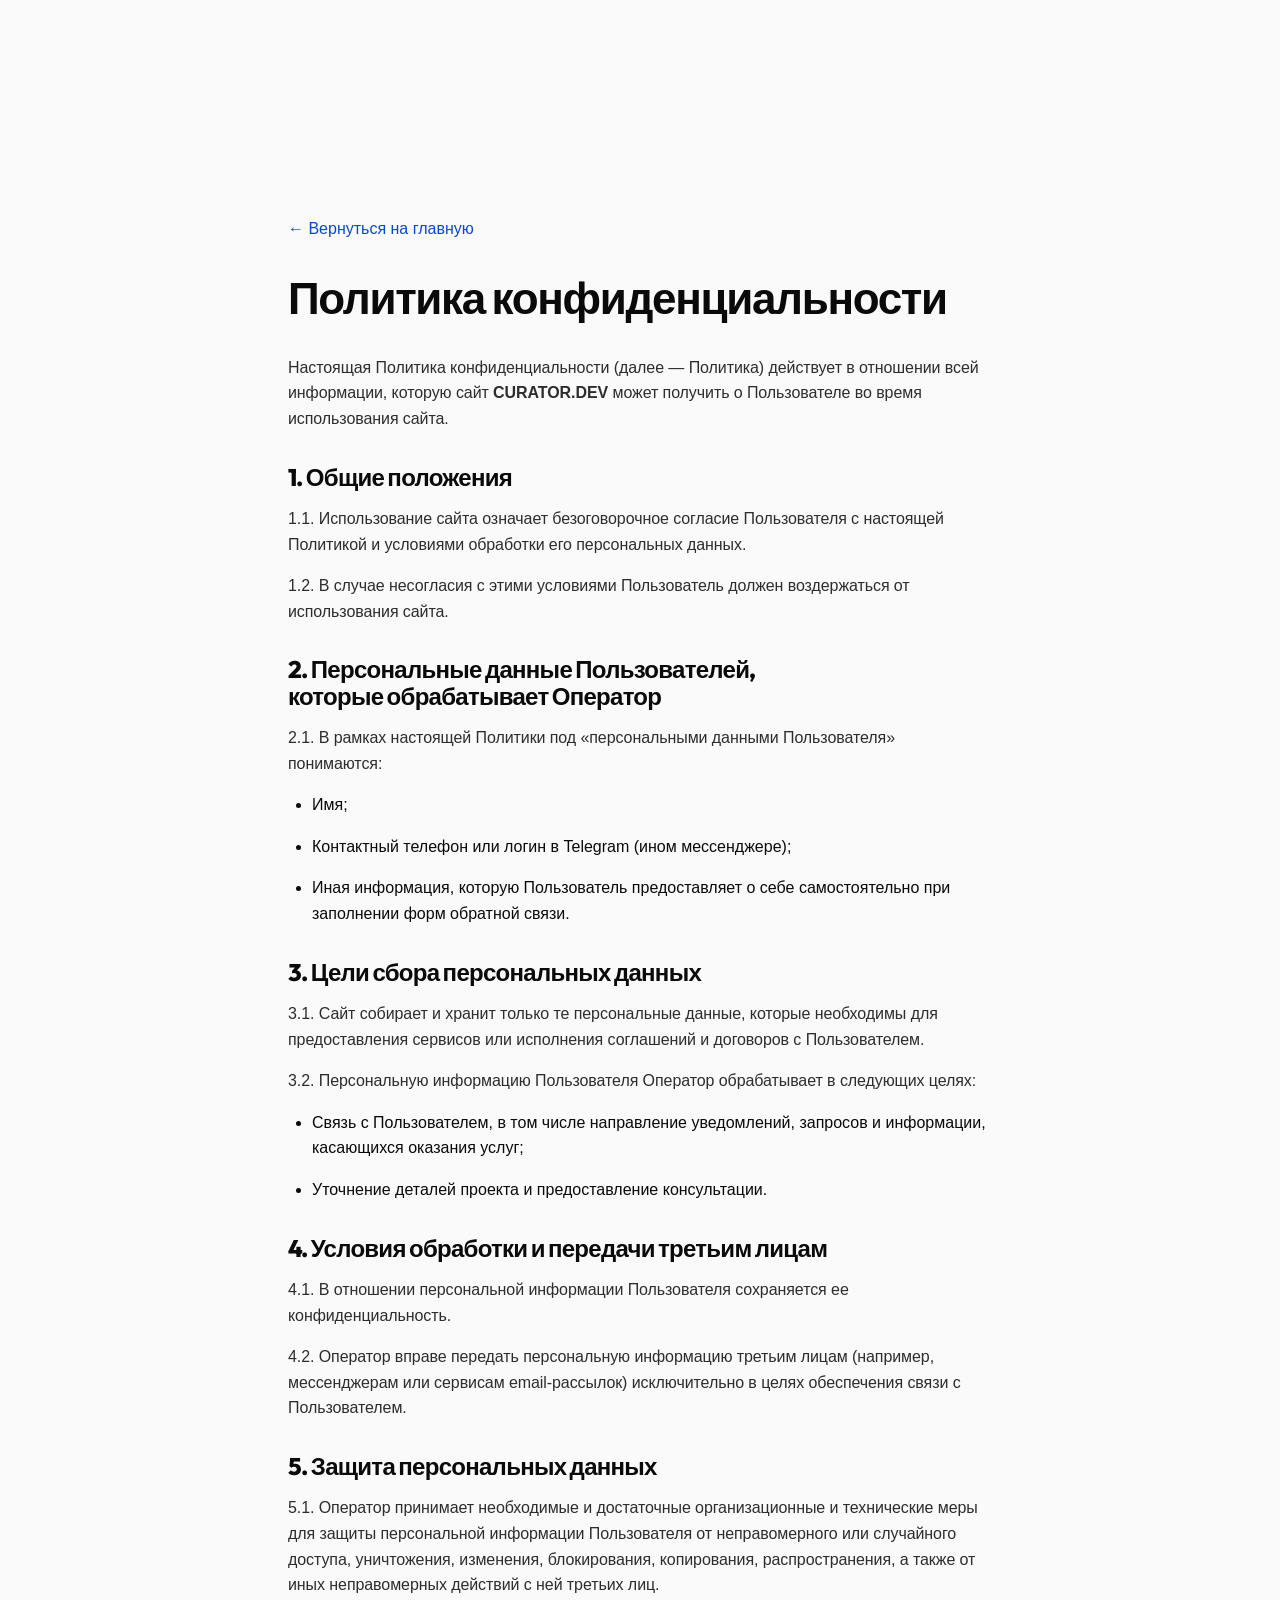
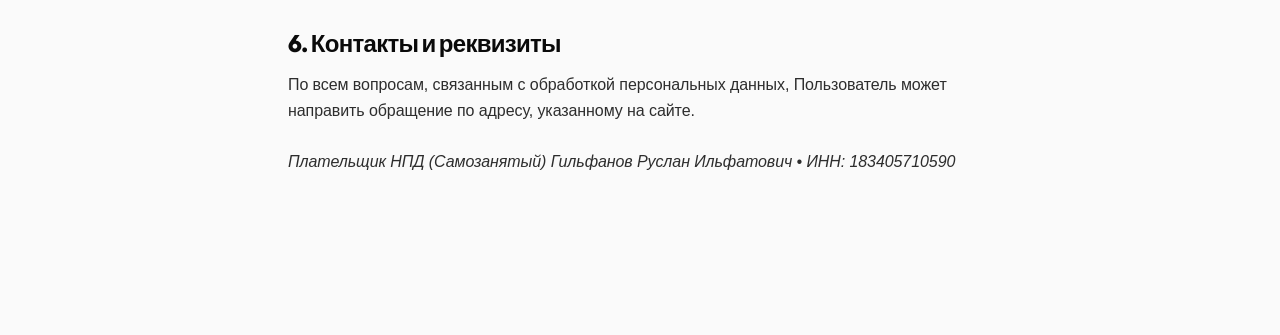
==== privacy.html @ d70968a8 "feat: initial commit for Vercel deployment" ====
<!DOCTYPE html>
<html lang="ru">
<head>
  <meta charset="UTF-8">
  <meta name="viewport" content="width=device-width, initial-scale=1.0">
  <title>Политика конфиденциальности | CURATOR.DEV</title>
  <meta name="robots" content="noindex, nofollow">
  <link rel="preconnect" href="https://fonts.googleapis.com">
  <link rel="preconnect" href="https://fonts.gstatic.com" crossorigin>
  <link href="https://fonts.googleapis.com/css2?family=Outfit:wght@400;500;600;700&family=JetBrains+Mono:wght@400;500&display=swap" rel="stylesheet">
  <link href="https://api.fontshare.com/v2/css?f[]=satoshi@700,500,400&display=swap" rel="stylesheet">
  <link rel="stylesheet" href="styles.css">
  <style>
    .legal-section {
      padding: calc(var(--section-pad) * 1.5) 0 var(--section-pad);
      max-width: 800px;
      margin: 0 auto;
    }
    .legal-content h1 {
      font-size: var(--headline);
      margin-bottom: 2rem;
    }
    .legal-content h2 {
      font-size: 1.5rem;
      margin-top: 2rem;
      margin-bottom: 1rem;
    }
    .legal-content p, .legal-content li {
      color: var(--text-muted);
      margin-bottom: 1rem;
      line-height: 1.6;
    }
    .legal-content ul {
      margin-left: 1.5rem;
      margin-bottom: 1.5rem;
    }
    .back-link {
      display: inline-flex;
      align-items: center;
      gap: 0.5rem;
      margin-bottom: 2rem;
      color: var(--accent);
      text-decoration: none;
      font-weight: 500;
    }
    .back-link:hover {
      text-decoration: underline;
    }
  </style>
</head>
<body>
  <main>
    <section class="legal-section">
      <div class="container">
        <a href="/" class="back-link">← Вернуться на главную</a>
        <div class="legal-content">
          <h1>Политика конфиденциальности</h1>
          <p>Настоящая Политика конфиденциальности (далее — Политика) действует в отношении всей информации, которую сайт <strong>CURATOR.DEV</strong> может получить о Пользователе во время использования сайта.</p>

          <h2>1. Общие положения</h2>
          <p>1.1. Использование сайта означает безоговорочное согласие Пользователя с настоящей Политикой и условиями обработки его персональных данных.</p>
          <p>1.2. В случае несогласия с этими условиями Пользователь должен воздержаться от использования сайта.</p>

          <h2>2. Персональные данные Пользователей, которые обрабатывает Оператор</h2>
          <p>2.1. В рамках настоящей Политики под «персональными данными Пользователя» понимаются:</p>
          <ul>
            <li>Имя;</li>
            <li>Контактный телефон или логин в Telegram (ином мессенджере);</li>
            <li>Иная информация, которую Пользователь предоставляет о себе самостоятельно при заполнении форм обратной связи.</li>
          </ul>

          <h2>3. Цели сбора персональных данных</h2>
          <p>3.1. Сайт собирает и хранит только те персональные данные, которые необходимы для предоставления сервисов или исполнения соглашений и договоров с Пользователем.</p>
          <p>3.2. Персональную информацию Пользователя Оператор обрабатывает в следующих целях:</p>
          <ul>
            <li>Связь с Пользователем, в том числе направление уведомлений, запросов и информации, касающихся оказания услуг;</li>
            <li>Уточнение деталей проекта и предоставление консультации.</li>
          </ul>

          <h2>4. Условия обработки и передачи третьим лицам</h2>
          <p>4.1. В отношении персональной информации Пользователя сохраняется ее конфиденциальность.</p>
          <p>4.2. Оператор вправе передать персональную информацию третьим лицам (например, мессенджерам или сервисам email-рассылок) исключительно в целях обеспечения связи с Пользователем.</p>

          <h2>5. Защита персональных данных</h2>
          <p>5.1. Оператор принимает необходимые и достаточные организационные и технические меры для защиты персональной информации Пользователя от неправомерного или случайного доступа, уничтожения, изменения, блокирования, копирования, распространения, а также от иных неправомерных действий с ней третьих лиц.</p>

          <h2>6. Контакты и реквизиты</h2>
          <p>По всем вопросам, связанным с обработкой персональных данных, Пользователь может направить обращение по адресу, указанному на сайте.<br><br>
          <em>Плательщик НПД (Самозанятый) Гильфанов Руслан Ильфатович • ИНН: 183405710590</em></p>
        </div>
      </div>
    </section>
  </main>
</body>
</html>
---- styles.css ----
:root {
  /* Colors — Swiss Palette */
  --canvas: #FAFAFA;
  --ink: #0A0A0A;
  --accent: #0C46D6;
  --accent-muted: rgba(12, 70, 214, 0.08);
  --border: rgba(10, 10, 10, 0.06);
  --surface: #FFFFFF;
  --surface-alt: #F1F2F4;
  
  /* Layout */
  --container-max: 1200px;
  --section-pad: clamp(5rem, 12vw, 9rem);
  --radius: 0.25rem;
  --radius-lg: 1.25rem;
  
  /* Typography Scale */
  --display: clamp(2.25rem, 6vw, 4.25rem);
  --headline: clamp(1.75rem, 4vw, 2.75rem);
  --body: 1.125rem;
  --label: 0.8rem;
  --caption: 0.75rem;

  /* Motion */
  --spring: cubic-bezier(0.23, 1, 0.32, 1);
  --spring-fast: cubic-bezier(0.34, 1.56, 0.64, 1);

  /* Status */
  --success: #4CAF50;
  --error: #E53935;
}

/* ──────────────────────────────────
   BASE
   ────────────────────────────────── */
*, *::before, *::after {
  margin: 0;
  padding: 0;
  box-sizing: border-box;
}

body {
  font-family: 'Satoshi', sans-serif;
  background-color: var(--canvas);
  color: var(--ink);
  line-height: 1.65;
  overflow-x: hidden;
  -webkit-font-smoothing: antialiased;
  -moz-osx-font-smoothing: grayscale;
}

h1, h2, h3, h4 {
  font-family: 'Outfit', sans-serif;
  font-weight: 800;
  line-height: 1.1;
  color: var(--ink);
  letter-spacing: -0.03em;
  text-wrap: balance;
}

p {
  line-height: 1.6;
  opacity: 0.85;
  letter-spacing: -0.005em;
}

a { text-decoration: none; color: inherit; }

/* Accessibility */
:focus-visible {
  outline: 2px solid var(--accent);
  outline-offset: 4px;
}

@media (prefers-reduced-motion: reduce) {
  *, *::before, *::after {
    animation-duration: 0.01ms !important;
    transition-duration: 0.01ms !important;
    scroll-behavior: auto !important;
  }
}

/* ──────────────────────────────────
   SCROLL PROGRESS
   ────────────────────────────────── */
.scroll-progress {
  position: fixed;
  top: 0;
  left: 0;
  height: 2px;
  width: 0%;
  background: var(--accent);
  z-index: 200;
  transition: none;
}

/* ──────────────────────────────────
   GRAIN OVERLAY (GPU Optimized)
   ────────────────────────────────── */
.grain-overlay {
  position: fixed;
  top: -50%;
  left: -50%;
  width: 200%;
  height: 200%;
  pointer-events: none;
  z-index: 150;
  opacity: 0.035;
  background-image: url("data:image/svg+xml,%3Csvg viewBox='0 0 256 256' xmlns='http://www.w3.org/2000/svg'%3E%3Cfilter id='noise'%3E%3CfeTurbulence type='fractalNoise' baseFrequency='0.65' numOctaves='3' stitchTiles='stitch'/%3E%3C/filter%3E%3Crect width='100%25' height='100%25' filter='url(%23noise)'/%3E%3C/svg%3E");
  mix-blend-mode: multiply;
  will-change: transform;
  transform: translateZ(0);
}

/* ──────────────────────────────────
   CONTAINER
   ────────────────────────────────── */
.container {
  max-width: var(--container-max);
  margin: 0 auto;
  padding: 0 clamp(1.25rem, 4vw, 3rem);
}

/* ──────────────────────────────────
   NAVIGATION — Floating Island
   ────────────────────────────────── */
.header {
  position: fixed;
  top: 0;
  left: 0;
  right: 0;
  z-index: 100;
  padding: 1rem clamp(1.25rem, 4vw, 3rem);
  display: flex;
  justify-content: center;
}

.nav-island {
  display: flex;
  align-items: center;
  justify-content: space-between;
  width: 100%;
  max-width: var(--container-max);
  padding: 0.75rem 1.25rem 0.75rem 1.5rem;
  background: rgba(255, 255, 255, 0.85);
  backdrop-filter: blur(16px) saturate(180%);
  -webkit-backdrop-filter: blur(16px) saturate(180%);
  border: 1px solid rgba(10, 10, 10, 0.08);
  border-radius: 100px;
  box-shadow: 0 8px 32px rgba(0, 0, 0, 0.03);
  transition: all 0.5s var(--spring);
}

.nav-island:hover {
  background: rgba(250, 250, 250, 0.6);
  border-color: var(--accent);
  box-shadow: 0 12px 48px rgba(0, 82, 255, 0.1);
}

.logo { display: flex; align-items: center; }

.nav-links {
  display: flex;
  align-items: center;
  gap: 1.75rem;
}

.nav-link {
  font-size: var(--label);
  font-weight: 500;
  color: var(--ink);
  opacity: 0.8;
  transition: all 0.3s var(--spring);
  text-transform: uppercase;
  letter-spacing: 0.06em;
}

.nav-link:hover { opacity: 1; color: var(--accent); }

.nav-link--cta {
  opacity: 1;
  background: var(--ink);
  color: var(--surface);
  padding: 0.5rem 1.25rem;
  border-radius: 100px;
  font-size: var(--caption);
  transition: background 0.4s var(--spring);
}

.nav-link--cta:hover {
  background: var(--accent);
}

/* ──────────────────────────────────
   HERO
   ────────────────────────────────── */
.hero-section {
  padding: calc(var(--section-pad) + 8rem) 0 var(--section-pad);
  min-height: 90vh;
  display: flex;
  align-items: center;
}

.hero-grid {
  display: grid;
  grid-template-columns: 1.3fr 0.7fr;
  gap: clamp(2rem, 6vw, 6rem);
  align-items: center;
}

.hero-title {
  font-size: var(--display);
  font-weight: 800;
  margin-bottom: 1.75rem;
}

.hero-description {
  font-size: var(--body);
  max-width: 520px;
  margin-bottom: 2.5rem;
  opacity: 0.85;
  line-height: 1.7;
}

/* Geometric Composition Hero Visual */
.hero-visual {
  position: relative;
  height: 420px;
  display: flex;
  justify-content: center;
  align-items: center;
}

/* Expert Portrait Visual */
.expert-image-container {
  position: relative;
  width: 100%;
  max-width: 440px;
  aspect-ratio: 1 / 1;
  border-radius: var(--radius-lg);
  overflow: hidden;
  box-shadow: 0 20px 80px -20px rgba(0, 0, 0, 0.15);
  background: var(--surface-alt);
  transform: rotate(1deg);
  transition: transform 1s var(--spring), box-shadow 1s var(--spring);
}

.expert-image-container:hover {
  transform: rotate(0deg) scale(1.02);
}

.expert-photo {
  width: 100%;
  height: 100%;
  object-fit: cover;
  display: block;
  transition: transform 1.2s var(--spring);
}

.expert-image-container:hover .expert-photo {
  transform: scale(1.05);
}

.expert-badge {
  position: absolute;
  bottom: 1.5rem;
  left: 1.5rem;
  background: rgba(255, 255, 255, 0.8);
  backdrop-filter: blur(12px);
  -webkit-backdrop-filter: blur(12px);
  padding: 0.75rem 1.25rem;
  border-radius: 100px;
  display: flex;
  align-items: center;
  gap: 0.75rem;
  border: 1px solid rgba(255, 255, 255, 0.5);
  box-shadow: 0 8px 32px rgba(0, 0, 0, 0.08);
  z-index: 2;
}

.badge-dot {
  width: 8px;
  height: 8px;
  background: var(--success);
  border-radius: 50%;
  box-shadow: 0 0 12px var(--success);
  animation: pulse 8s infinite cubic-bezier(0.4, 0, 0.2, 1);
}

.badge-text {
  font-size: var(--caption);
  font-weight: 700;
  text-transform: uppercase;
  letter-spacing: 0.06em;
  color: var(--ink);
}

@keyframes pulse {
  0% { transform: scale(1); opacity: 0; }
  60% { transform: scale(1); opacity: 0; }
  85% { transform: scale(1.1); opacity: 0.8; }
  100% { transform: scale(2.8); opacity: 0; }
}

/* ──────────────────────────────────
   SOCIAL PROOF STRIP
   ────────────────────────────────── */
.proof-strip {
  padding: 3rem 0;
  border-top: 1px solid var(--border);
  border-bottom: 1px solid var(--border);
}

.proof-grid {
  display: grid;
  grid-template-columns: repeat(4, 1fr);
  gap: 2rem;
  text-align: center;
}

.proof-number {
  display: block;
  font-family: 'Outfit', sans-serif;
  font-size: clamp(1.5rem, 3vw, 2.25rem);
  font-weight: 800;
  letter-spacing: -0.03em;
  color: var(--ink);
}

.proof-label {
  display: block;
  font-size: var(--caption);
  text-transform: uppercase;
  letter-spacing: 0.08em;
  opacity: 0.4;
  margin-top: 0.35rem;
}

/* ──────────────────────────────────
   SECTION HEADER
   ────────────────────────────────── */
.section-header {
  margin-bottom: clamp(2.5rem, 5vw, 4rem);
}

.label-pill {
  display: inline-block;
  font-size: var(--caption);
  text-transform: uppercase;
  letter-spacing: 0.12em;
  color: var(--accent);
  margin-bottom: 1rem;
  font-weight: 600;
}

/* ──────────────────────────────────
   BUTTONS — Premium w/ Trailing Arrow
   ────────────────────────────────── */
.btn {
  display: inline-flex;
  align-items: center;
  gap: 0.75rem;
  padding: 1rem 1.75rem;
  font-family: 'Outfit', sans-serif;
  font-weight: 600;
  font-size: 0.95rem;
  border-radius: 100px;
  border: none;
  cursor: pointer;
  transition: all 0.5s var(--spring);
  white-space: nowrap;
}

.btn-arrow {
  display: inline-flex;
  align-items: center;
  justify-content: center;
  width: 28px;
  height: 28px;
  background: rgba(255, 255, 255, 0.15);
  border-radius: 50%;
  font-size: 0.85rem;
  transition: transform 0.5s var(--spring);
}

.btn-primary {
  background: var(--ink);
  color: var(--surface);
}

.btn-primary:hover {
  background: var(--accent);
}

.btn-primary:hover .btn-arrow {
  transform: translateX(3px) rotate(-45deg);
}

.btn-primary:active {
  transform: scale(0.97);
}

.btn-tertiary {
  background: transparent;
  color: var(--ink);
  border: 1px solid var(--border);
  padding: 0.75rem 1.5rem;
}

.btn-tertiary:hover {
  border-color: var(--accent);
  color: var(--accent);
}

.btn-tertiary--light {
  color: var(--surface);
  border-color: rgba(255, 255, 255, 0.15);
  background: rgba(255, 255, 255, 0.03);
  backdrop-filter: blur(8px);
  -webkit-backdrop-filter: blur(8px);
}

.btn-tertiary--light:hover {
  border-color: rgba(255, 255, 255, 0.4);
  background: rgba(255, 255, 255, 0.1);
  color: var(--surface);
}

.btn-tertiary--light .btn-arrow {
  background: rgba(255, 255, 255, 0.12);
}

/* ──────────────────────────────────
   BENTO GRID — Double-Bezel Architecture
   ────────────────────────────────── */
.services-section {
  padding: var(--section-pad) 0;
}

.bento-grid {
  display: grid;
  grid-template-columns: repeat(4, 1fr);
  grid-auto-rows: minmax(180px, auto);
  gap: 1.5rem;
}

.bento-item {
  background: var(--surface);
  border: 1px solid var(--border);
  border-radius: var(--radius-lg);
  padding: 3rem;
  display: flex;
  flex-direction: column;
  justify-content: space-between;
  transition: transform 0.6s var(--spring), border-color 0.4s var(--spring), box-shadow 0.4s var(--spring);
  position: relative;
  overflow: hidden;
}

.bento-item:hover {
  transform: scale(1.015);
  border-color: var(--accent);
  box-shadow: 0 10px 40px -10px rgba(0, 82, 255, 0.08);
}

.bento-item--large {
  grid-column: span 2;
  grid-row: span 2;
  background: var(--ink);
  background: radial-gradient(circle at top left, rgba(255, 255, 255, 0.05), transparent 60%), 
              radial-gradient(circle at bottom right, rgba(0, 82, 255, 0.05), transparent 60%),
              var(--ink);
  border-color: rgba(255, 255, 255, 0.1);
  color: var(--surface);
  padding: clamp(2rem, 5vw, 4rem);
  display: flex;
  flex-direction: column;
  justify-content: center;
  align-items: center;
  text-align: center;
  gap: 2rem;
}

.bento-item--large::after {
  content: '01';
  position: absolute;
  top: 50%;
  left: 50%;
  transform: translate(-50%, -50%);
  font-family: 'Outfit', sans-serif;
  font-size: 20rem;
  font-weight: 900;
  color: white;
  opacity: 0.02;
  pointer-events: none;
  z-index: 0;
}

.bento-item--large .bento-header,
.bento-item--large .bento-body {
  position: relative;
  z-index: 1;
  margin: 0;
  display: flex;
  flex-direction: column;
  align-items: center;
}

.bento-item--wide {
  grid-column: span 2;
}

.bento-item--large .label {
  color: var(--surface);
  opacity: 0.6;
  letter-spacing: 0.15em;
  margin-bottom: 0.5rem;
}

.bento-item--large h3 {
  font-size: clamp(2rem, 5vw, 3rem);
  line-height: 1.1;
  color: var(--surface);
  margin: 0;
  font-weight: 800;
}

.bento-item--large p {
  color: var(--surface);
  opacity: 0.7;
  font-size: 1.125rem;
  max-width: 460px;
  margin: 1.5rem 0 2rem;
}


.bento-item h3 {
  font-size: clamp(1.25rem, 2vw, 1.6rem);
  margin-bottom: 0.85rem;
  font-family: 'Satoshi', sans-serif;
  letter-spacing: -0.02em;
  color: inherit;
}

.bento-item p {
  font-size: 1rem;
  opacity: 0.6;
  line-height: 1.6;
}

.bento-header {
  margin-bottom: 2rem;
}

.label {
  font-size: var(--label);
  text-transform: uppercase;
  letter-spacing: 0.1em;
  opacity: 0.4;
  margin-bottom: 1.5rem;
  display: block;
}

/* Studio Details: Dot Accent */
.dot-accent {
  display: inline-block;
  width: 8px;
  height: 8px;
  background: var(--accent);
  border-radius: 50%;
  margin-left: 0.5rem;
  vertical-align: middle;
  box-shadow: 0 0 10px var(--accent);
}

/* Studio Details: Grain overlay for large dark card */
.bento-item--large::before {
  content: '';
  position: absolute;
  top: 0;
  left: 0;
  right: 0;
  bottom: 0;
  background-image: url("data:image/svg+xml,%3Csvg viewBox='0 0 200 200' xmlns='http://www.w3.org/2000/svg'%3E%3Cfilter id='noiseFilter'%3E%3CfeTurbulence type='fractalNoise' baseFrequency='0.65' numOctaves='3' stitchTiles='stitch'/%3E%3C/filter%3E%3Crect width='100%25' height='100%25' filter='url(%23noiseFilter)'/%3E%3C/svg%3E");
  opacity: 0.04;
  pointer-events: none;
}


/* ──────────────────────────────────
   RESULTS SECTION
   ────────────────────────────────── */
.results-section {
  padding: var(--section-pad) 0;
  background: var(--surface);
  border-top: 1px solid var(--border);
}

.results-row {
  display: grid;
  grid-template-columns: 100px 1fr;
  gap: 2rem;
  padding: 3rem 0;
  border-top: 1px solid var(--border);
  align-items: start;
}

.results-number {
  font-family: 'Outfit', sans-serif;
  font-size: 3.5rem;
  font-weight: 800;
  opacity: 0.08;
  line-height: 1;
}

.results-content h3 { margin-bottom: 0.5rem; font-size: 1.25rem; }
.results-content p { opacity: 0.6; max-width: 500px; }

/* ──────────────────────────────────
   PROCESS — Vertical Timeline
   ────────────────────────────────── */
.process-section {
  padding: var(--section-pad) 0;
}

.process-list {
  display: flex;
  flex-direction: column;
  gap: 0;
}

.process-item {
  display: grid;
  grid-template-columns: 60px 1fr;
  gap: 2rem;
  padding: 2.5rem 0;
  border-top: 1px solid var(--border);
}

.process-marker {
  font-family: 'Outfit', sans-serif;
  font-size: var(--label);
  font-weight: 700;
  color: var(--accent);
  padding-top: 0.15rem;
}

.process-body h3 { font-size: 1.25rem; margin-bottom: 0.5rem; }
.process-body p { opacity: 0.6; max-width: 500px; }

/* ──────────────────────────────────
   CONTACT SECTION
   ────────────────────────────────── */
.contact-section {
  padding: var(--section-pad) 0;
  background: var(--surface-alt);
}

.contact-container {
  max-width: 800px;
}

.cta-card {
  text-align: center;
  margin-bottom: 4rem;
}

.cta-card h2 {
  font-size: var(--headline);
  margin-bottom: 1.25rem;
}

.cta-card p {
  opacity: 0.6;
  max-width: 540px;
  margin: 0 auto;
}

/* Form Card — Double-Bezel */
.form-card {
  background: var(--surface);
  border: 1px solid var(--border);
  border-radius: var(--radius-lg);
  overflow: hidden;
}

.form-card form {
  padding: clamp(1.5rem, 5vw, 3rem);
}

.form-group {
  margin-bottom: 1.5rem;
}

.form-grid {
  display: grid;
  grid-template-columns: 1fr 1fr;
  gap: 1.5rem;
}

@media (max-width: 600px) {
  .form-grid {
    grid-template-columns: 1fr;
    gap: 0;
  }
}

.form-group label {
  display: block;
  font-size: var(--caption);
  text-transform: uppercase;
  letter-spacing: 0.08em;
  opacity: 0.4;
  margin-bottom: 0.5rem;
  font-weight: 500;
}

.form-group input,
.form-group textarea {
  width: 100%;
  padding: 0.875rem 0;
  border: none;
  border-bottom: 1px solid var(--border);
  font-size: 1.125rem;
  outline: none;
  font-family: 'Satoshi', sans-serif;
  background: transparent;
  color: var(--ink);
  transition: border-color 0.3s var(--spring);
  resize: none;
}

.form-group input:focus,
.form-group textarea:focus {
  border-color: var(--accent);
}

.btn-submit {
  width: 100%;
  justify-content: center;
  margin-top: 1rem;
  padding: 1.125rem 2rem;
  font-size: 1rem;
}

.form-privacy {
  text-align: center;
  font-size: var(--caption);
  opacity: 0.3;
  margin-top: 1.25rem;
}

/* ──────────────────────────────────
   FOOTER
   ────────────────────────────────── */
.footer {
  padding: 3rem 0;
  border-top: 1px solid var(--border);
}

.footer-inner {
  display: flex;
  justify-content: space-between;
  align-items: center;
  opacity: 0.6;
  font-size: var(--caption);
  text-transform: uppercase;
  letter-spacing: 0.06em;
}

/* ──────────────────────────────────
   REVEAL ANIMATIONS
   ────────────────────────────────── */
.reveal {
  opacity: 0;
  transform: translateY(24px);
  transition: opacity 0.9s var(--spring), transform 0.9s var(--spring);
}

.reveal.active {
  opacity: 1;
  transform: translateY(0);
}



/* ──────────────────────────────────
   FAQ ANIMATION & STYLES
   ────────────────────────────────── */
.faq-content {
  max-height: 0;
  overflow: hidden;
  transition: max-height 0.5s var(--spring), padding 0.5s var(--spring);
  opacity: 0;
}

.faq-item.active .faq-content {
  max-height: 200px;
  padding-bottom: 1.5rem;
  opacity: 1;
}

.faq-icon {
  transition: transform 0.4s var(--spring);
}

.faq-item.active .faq-icon {
  transform: rotate(45deg);
}

/* ──────────────────────────────────
   CONVERSION AUDIT DEMO
   ────────────────────────────────── */
.demo-section {
  padding: var(--section-pad) 0;
  background: var(--canvas);
}

.demo-grid {
  display: grid;
  grid-template-columns: 1fr 1.2fr;
  gap: 4rem;
  align-items: center;
}

@media (max-width: 900px) {
  .demo-grid {
    grid-template-columns: 1fr;
    gap: 3rem;
  }
}

.demo-info {
  max-width: 500px;
}

.demo-features {
  margin-top: 2rem;
  display: flex;
  flex-direction: column;
  gap: 1rem;
}

.demo-feature {
  display: flex;
  align-items: center;
  gap: 1rem;
  font-weight: 500;
}

.feature-icon {
  width: 32px;
  height: 32px;
  background: var(--surface);
  border: 1px solid var(--border);
  border-radius: 8px;
  display: flex;
  align-items: center;
  justify-content: center;
  font-size: 1.2rem;
}

/* Window/Terminal Styles */
.demo-window {
  background: #0A0A0A;
  border-radius: 12px;
  overflow: hidden;
  box-shadow: 0 40px 80px rgba(0, 0, 0, 0.3);
  border: 1px solid rgba(255, 255, 255, 0.1);
  height: 400px;
  display: flex;
  flex-direction: column;
}

.window-header {
  background: #1A1A1A;
  padding: 0.75rem 1rem;
  display: flex;
  align-items: center;
  gap: 1.5rem;
  border-bottom: 1px solid rgba(255, 255, 255, 0.05);
}

.window-dots {
  display: flex;
  gap: 6px;
}

.window-dots span {
  width: 10px;
  height: 10px;
  border-radius: 50%;
  background: rgba(255, 255, 255, 0.1);
}

.window-title {
  color: rgba(255, 255, 255, 0.4);
  font-size: 0.75rem;
  font-family: 'Outfit', sans-serif;
  letter-spacing: 0.05em;
  text-transform: uppercase;
}

.window-body {
  flex: 1;
  padding: 1.5rem;
  font-family: 'JetBrains Mono', monospace;
  font-size: 0.9rem;
  color: #DDD;
  overflow-y: auto;
  line-height: 1.6;
}

.terminal-line {
  margin-bottom: 0.5rem;
  opacity: 0;
  transform: translateY(5px);
  animation: terminalEntry 0.3s forwards;
}

@keyframes terminalEntry {
  to { opacity: 1; transform: translateY(0); }
}

.terminal-input { color: var(--accent); }
.terminal-system { color: #888; }
.terminal-error { color: #FF4B4B; }
.terminal-warning { color: #FFB800; }
.terminal-success { color: #00D1FF; }
.terminal-highlight { color: #FFF; font-weight: 700; background: rgba(0, 82, 255, 0.2); }

.terminal-cursor {
  display: inline-block;
  width: 8px;
  height: 1.2em;
  background: var(--accent);
  vertical-align: middle;
  margin-left: 4px;
  animation: blink 1s infinite;
}

@keyframes blink {
  50% { opacity: 0; }
}

.window-footer {
  background: #111;
  padding: 1rem;
  display: flex;
  gap: 1rem;
  border-top: 1px solid rgba(255, 255, 255, 0.05);
}

.window-footer input {
  flex: 1;
  background: transparent;
  border: none;
  outline: none;
  color: #FFF;
  font-family: inherit;
  font-size: 0.9rem;
}

.btn-send {
  background: transparent;
  border: none;
  color: var(--accent);
  cursor: pointer;
  padding: 0.5rem;
  transition: transform 0.2s;
}

.btn-send:hover {
  transform: translateX(3px);
}

/* ──────────────────────────────────
   LEAD MAGNET
   ────────────────────────────────── */
.lead-magnet {
  padding: 4rem 0;
  background: var(--surface);
  border-top: 1px solid var(--border);
  border-bottom: 1px solid var(--border);
}

.lead-magnet-container {
  display: flex;
  justify-content: center;
  text-align: center;
}

.lead-magnet-content {
  max-width: 600px;
}

.lead-magnet-content h2 {
  font-size: var(--headline);
  margin-bottom: 1rem;
}

.lead-magnet-content p {
  opacity: 0.6;
  margin-bottom: 2rem;
}

.magnet-form {
  display: flex;
  gap: 1rem;
  margin-bottom: 1rem;
}

.magnet-form input {
  flex: 1;
  padding: 0.875rem 1.25rem;
  border-radius: 100px;
  border: 1px solid var(--border);
  outline: none;
  font-size: 1rem;
  transition: border-color 0.3s var(--spring);
}

.magnet-form input:focus {
  border-color: var(--accent);
}

.label-pill--accent {
  background: var(--accent-muted);
  padding: 0.25rem 0.75rem;
  border-radius: 100px;
}

/* ──────────────────────────────────
   CASES SECTION
   ────────────────────────────────── */
.cases-section {
  padding: var(--section-pad) 0;
}

.cases-grid {
  display: grid;
  grid-template-columns: repeat(2, 1fr);
  gap: 1.5rem;
}

.case-card {
  background: var(--surface);
  border: 1px solid var(--border);
  border-radius: var(--radius-lg);
  padding: 2.5rem;
  display: flex;
  flex-direction: column;
  justify-content: space-between;
  transition: transform 0.5s var(--spring);
}

.case-card:hover {
  transform: translateY(-8px);
  border-color: rgba(0, 82, 255, 0.15);
}

.case-category {
  font-size: var(--caption);
  text-transform: uppercase;
  letter-spacing: 0.1em;
  opacity: 0.4;
  margin-bottom: 1rem;
  display: block;
}

.case-card h3 {
  margin-bottom: 1rem;
  font-size: 1.5rem;
}

.case-body p {
  opacity: 0.6;
  margin-bottom: 2rem;
  font-size: 1rem;
}

.case-stats {
  display: flex;
  gap: 3rem;
  padding-top: 1.5rem;
  border-top: 1px solid var(--border);
}

.stat-val {
  display: block;
  font-family: 'Outfit', sans-serif;
  font-size: 1.5rem;
  font-weight: 700;
  color: var(--accent);
}

.stat-desc {
  font-size: var(--caption);
  opacity: 0.4;
  text-transform: uppercase;
}

/* ──────────────────────────────────
   FAQ SECTION
   ────────────────────────────────── */
.faq-section {
  padding: var(--section-pad) 0;
  background: var(--canvas);
}

.faq-list {
  max-width: 800px;
  margin-top: 3rem;
}

.faq-item {
  border-bottom: 1px solid var(--border);
}

.faq-trigger {
  width: 100%;
  display: flex;
  justify-content: space-between;
  align-items: center;
  padding: 2rem 0;
  background: none;
  border: none;
  cursor: pointer;
  text-align: left;
  font-family: 'Outfit', sans-serif;
  font-size: 1.25rem;
  font-weight: 600;
  color: var(--ink);
  transition: color 0.3s var(--spring);
}

.faq-trigger:hover {
  color: var(--accent);
}

.faq-icon {
  font-size: 1.5rem;
  font-weight: 300;
  transition: transform 0.4s var(--spring);
}

.faq-content {
  max-height: 0;
  overflow: hidden;
  transition: max-height 0.5s var(--spring), padding 0.5s var(--spring), opacity 0.5s var(--spring);
  opacity: 0;
}

.faq-content p {
  padding-bottom: 2rem;
  opacity: 0.6;
  line-height: 1.7;
}

.faq-item.active .faq-content {
  max-height: 500px;
  opacity: 1;
}

.faq-item.active .faq-icon {
  transform: rotate(45deg);
}



/* ──────────────────────────────────
   PHASE 2: TASTE DESIGN & CREATIVE
   ────────────────────────────────── */

/* 2. Geo Status Indicator */
.nav-geo-status {
  display: flex;
  align-items: center;
  gap: 0.65rem;
  padding: 0 1rem;
  border-right: 1px solid var(--border);
  height: 24px;
}

.geo-status-indicator {
  width: 6px;
  height: 6px;
  background-color: #4CAF50;
  border-radius: 50%;
  position: relative;
  box-shadow: 0 0 8px rgba(76, 175, 80, 0.4);
}

.geo-status-indicator::after {
  content: '';
  position: absolute;
  top: -2px;
  left: -2px;
  right: -2px;
  bottom: -2px;
  border: 1px solid #4CAF50;
  border-radius: 50%;
  animation: pulse-geo 8s infinite cubic-bezier(0.4, 0, 0.2, 1);
}

#geoTime {
  font-size: 0.75rem;
  font-family: 'JetBrains Mono', monospace;
  font-weight: 500;
  opacity: 0.9;
  color: var(--ink);
  letter-spacing: 0.05em;
}

@keyframes pulse-geo {
  0% { transform: scale(1); opacity: 0; }
  65% { transform: scale(1); opacity: 0; }
  85% { transform: scale(1.2); opacity: 0.8; }
  100% { transform: scale(3.5); opacity: 0; }
}

/* 3. Inline Typography Decorations */
.inline-decor {
  display: inline-flex;
  vertical-align: middle;
  margin: 0 0.5rem;
  opacity: 0.8;
}

/* 4. Precision Grid Adjustments */


/* 5. Magnetic Button Support */
.magnetic-btn {
  display: inline-flex;
  transition: transform 0.2s cubic-bezier(0.23, 1, 0.32, 1);
  will-change: transform;
}

/* 6. Refined Scrollbar */
::-webkit-scrollbar {
  width: 6px;
}

::-webkit-scrollbar-track {
  background: var(--canvas);
}

::-webkit-scrollbar-thumb {
  background: var(--border);
  border-radius: 100px;
}

::-webkit-scrollbar-thumb:hover {
  background: rgba(0, 0, 0, 0.2);
}

/* ──────────────────────────────────
   RESPONSIVE & ADAPTIVE
   ────────────────────────────────── */

/* Desktop & Hover Improvements */
@media (min-width: 901px) {
  .hero-grid {
    grid-template-columns: 1.4fr 0.6fr;
  }
  
  .hero-content {
    padding-right: 4rem;
  }
}

@media (pointer: fine) {
  body.has-custom-cursor {
    cursor: none;
  }
  
  body.has-custom-cursor a,
  body.has-custom-cursor button,
  body.has-custom-cursor .magnetic-btn {
    cursor: none;
  }
}

/* Tablet & Smaller Screens */
@media (max-width: 900px) {
  .hero-grid {
    grid-template-columns: 1fr;
  }

  .hero-visual {
    height: 240px;
  }

  .geo-composition {
    width: 200px;
    height: 200px;
  }

  .proof-grid {
    grid-template-columns: repeat(2, 1fr);
    gap: 1.5rem;
  }

  .bento-grid {
    grid-template-columns: 1fr;
  }

  .bento-item--large,
  .bento-item--wide {
    grid-column: span 1;
    grid-row: span 1;
  }

  .results-row {
    grid-template-columns: 1fr;
    gap: 0.75rem;
  }

  .results-number {
    font-size: 2rem;
  }

  .process-item {
    grid-template-columns: 40px 1fr;
    gap: 1rem;
  }

  .nav-island {
    flex-wrap: wrap;
    border-radius: 24px;
    padding: 1rem 1.5rem;
    transition: all 0.4s var(--spring);
  }
  
  .nav-island.is-open {
    border-radius: 28px;
    background: rgba(255, 255, 255, 0.98);
  }

  .nav-links {
    display: none;
    width: 100%;
    flex-direction: column;
    gap: 1.25rem;
    padding-top: 1.5rem;
    border-top: 1px solid var(--border);
    margin-top: 1rem;
    align-items: stretch;
  }
  
  .nav-island.is-open .nav-links {
    display: flex;
  }
  
  .nav-link:not(.nav-link--cta) {
    display: block;
    opacity: 0.8;
  }
  
  .nav-geo-status {
    border-right: none;
    border-bottom: 1px solid var(--border);
    padding: 0 0 1rem 0;
    height: auto;
    width: 100%;
    justify-content: center;
  }

  .menu-toggle {
    display: flex;
    flex-direction: column;
    justify-content: space-between;
    width: 24px;
    height: 16px;
    background: none;
    border: none;
    cursor: pointer;
    z-index: 10;
  }
  
  .menu-toggle span {
    display: block;
    width: 100%;
    height: 2px;
    background: var(--ink);
    border-radius: 2px;
    transition: all 0.3s var(--spring);
    transform-origin: left center;
  }
  
  .nav-island.is-open .menu-toggle span:nth-child(1) {
    transform: rotate(45deg) translate(2px, -2px);
  }
  
  .nav-island.is-open .menu-toggle span:nth-child(2) {
    opacity: 0;
    transform: scaleX(0);
  }
  
  .nav-island.is-open .menu-toggle span:nth-child(3) {
    transform: rotate(-45deg) translate(2px, 2px);
  }

  .footer-inner {
    flex-direction: column;
    gap: 0.5rem;
    text-align: center;
  }
}

@media (max-width: 768px) {
  .cases-grid {
    grid-template-columns: 1fr;
  }
  
  .magnet-form {
    flex-direction: column;
  }
  
  .case-stats {
    gap: 1.5rem;
  }
}

/* Mobile Devices */
@media (max-width: 480px) {
  .proof-grid {
    grid-template-columns: 1fr 1fr;
    gap: 1rem;
  }

  .nav-island {
    padding: 0.6rem 0.75rem 0.6rem 1rem;
  }
}

/* ──────────────────────────────────
   AEO SECTION (AI Engine Optimization)
   ────────────────────────────────── */
.authority-section {
  padding: var(--section-pad) 0;
  background: var(--surface);
}

.authority-grid {
  display: grid;
  grid-template-columns: repeat(auto-fit, minmax(300px, 1fr));
  gap: 2rem;
}

.authority-card {
  padding: 3.5rem 2.5rem;
  background: var(--canvas);
  border-radius: var(--radius-lg);
  border: 1px solid var(--border);
  transition: all 0.6s var(--spring);
  position: relative;
  overflow: hidden;
}

.authority-card::before {
  content: '';
  position: absolute;
  top: 0;
  left: 0;
  width: 100%;
  height: 2px;
  background: linear-gradient(90deg, transparent, var(--accent), transparent);
  transform: translateX(-100%);
  transition: transform 0.6s var(--spring);
}

.authority-card:hover::before {
  transform: translateX(100%);
}
/* ──────────────────────────────────
   MOBILE FLOATING CTA
   ────────────────────────────────── */
.mobile-cta {
  position: fixed;
  bottom: 2rem;
  left: 50%;
  transform: translateX(-50%) translateY(100px);
  z-index: 100;
  width: calc(100% - 3rem);
  max-width: 400px;
  display: none;
  transition: transform 0.6s var(--spring);
}

.mobile-cta.active {
  display: block;
  transform: translateX(-50%) translateY(0);
}

@media (max-width: 768px) {
  .mobile-cta {
    display: block;
  }
}

.mobile-cta .btn {
  width: 100%;
  justify-content: center;
  box-shadow: 0 20px 40px rgba(0, 0, 0, 0.2);
}
.authority-card:hover {
  transform: translateY(-12px);
  border-color: var(--accent);
  box-shadow: 0 30px 60px rgba(0, 82, 255, 0.08);
}

.authority-indicator {
  width: 32px;
  height: 2px;
  background: var(--accent);
  margin-bottom: 2rem;
  display: block;
}

.authority-card h3 {
  font-size: 1.65rem;
  margin-bottom: 1.25rem;
  letter-spacing: -0.02em;
}

.authority-card p {
  opacity: 0.65;
  font-size: 1.05rem;
  line-height: 1.7;
}



/* ──────────────────────────────────
   EXPERT SALES MACHINE ENHANCEMENTS
   ────────────────────────────────── */

.terminal-result {
    margin-top: 20px;
    padding: 20px;
    background: rgba(0, 82, 255, 0.05);
    border: 1px dashed var(--accent);
    border-radius: var(--radius-m);
    animation: slideInUp 0.6s cubic-bezier(0.16, 1, 0.3, 1) forwards;
}

.result-header {
    font-size: 11px;
    font-weight: 600;
    letter-spacing: 0.1em;
    color: var(--accent);
    margin-bottom: 8px;
    text-transform: uppercase;
}

.result-score {
    font-size: 24px;
    font-weight: 700;
    margin-bottom: 12px;
}

.reveal-final {
    opacity: 0;
    transform: translateY(10px);
    animation: revealFinal 0.8s forwards 0.2s;
}

@keyframes revealFinal {
    to {
        opacity: 1;
        transform: translateY(0);
    }
}

.error-shake {
    animation: shake 0.4s ease-in-out;
    border-color: #ff3b30 !important;
}

@keyframes shake {
    0%, 100% { transform: translateX(0); }
    25% { transform: translateX(-5px); }
    75% { transform: translateX(5px); }
}

.terminal-line {
    display: flex;
    gap: 10px;
}

.terminal-line .prompt { color: var(--accent); opacity: 0.6; }

/* PWA Adjustments */
@media (display-mode: standalone) {
    header {
        padding-top: env(safe-area-inset-top);
    }
}

/* ──────────────────────────────────
   ADDITIONAL UTILITIES & ACCENTS
   ────────────────────────────────── */

.visually-hidden {
  position: absolute !important;
  width: 1px !important;
  height: 1px !important;
  padding: 0 !important;
  margin: -1px !important;
  overflow: hidden !important;
  clip: rect(0, 0, 0, 0) !important;
  white-space: nowrap !important;
  border: 0 !important;
}

.menu-toggle {
  display: none;
}

/* Bento list styles */
.bento-list {
  list-style: none;
  padding: 0;
  margin: 0;
}

.bento-list--grid {
  margin-top: 1.5rem;
  color: rgba(255, 255, 255, 0.6);
  display: grid;
  grid-template-columns: 1fr 1fr;
  gap: 0.5rem 2rem;
}

.bento-list--grid li {
  margin-bottom: 0.5rem;
  font-size: 0.95rem;
}

.bento-list--small {
  margin-top: 1rem;
  color: rgba(10, 10, 10, 0.5);
  font-size: 0.85rem;
}

.bento-list--small li {
  margin-bottom: 0.25rem;
}

/* Custom Cursor Elements */
.custom-cursor {
  width: 8px;
  height: 8px;
  background: var(--accent);
  border-radius: 50%;
  position: fixed;
  pointer-events: none;
  z-index: 9999;
  transform: translate(-50%, -50%);
  transition: width 0.3s, height 0.3s, background-color 0.3s;
  mix-blend-mode: difference;
  display: none;
}

.custom-cursor-follower {
  width: 32px;
  height: 32px;
  border: 1px solid var(--accent);
  border-radius: 50%;
  position: fixed;
  pointer-events: none;
  z-index: 9998;
  transform: translate(-50%, -50%);
  transition: transform 0.08s ease-out, width 0.3s, height 0.3s, border-color 0.3s;
  display: none;
}

body.has-custom-cursor .custom-cursor,
body.has-custom-cursor .custom-cursor-follower {
  display: block;
}

body.has-custom-cursor.cursor-hover .custom-cursor {
  width: 12px;
  height: 12px;
  background: #FFF;
}

body.has-custom-cursor.cursor-hover .custom-cursor-follower {
  width: 48px;
  height: 48px;
  border-color: #FFF;
  background: rgba(255, 255, 255, 0.1);
}

/* ──────────────────────────────────
   BENTO COMPARISON TABLE & FOOTER
   ────────────────────────────────── */

.table-container {
  width: 100%;
  overflow-x: auto;
  margin-top: 1rem;
}

.aeo-table {
  width: 100%;
  border-collapse: collapse;
  text-align: left;
  font-size: 0.95rem;
  line-height: 1.6;
}

.aeo-table th {
  padding: 0.75rem 0.5rem;
  font-weight: 700;
  border-bottom: 1px solid var(--border);
  color: var(--accent);
  text-transform: uppercase;
  font-size: var(--caption);
  letter-spacing: 0.05em;
}

.aeo-table td {
  padding: 0.75rem 0.5rem;
  border-bottom: 1px solid var(--border);
  color: rgba(10, 10, 10, 0.75);
}

.aeo-table tr:last-child td {
  border-bottom: none;
}

.bento-item--table {
  display: flex;
  flex-direction: column;
  justify-content: flex-start;
  gap: 1rem;
}

/* Footer layout cleanups */
.footer-inner {
  display: flex;
  justify-content: space-between;
  align-items: center;
  flex-wrap: wrap;
  gap: 1rem;
}

.footer-taxinfo {
  font-size: 0.8rem;
  opacity: 0.5;
  margin-top: 0.25rem;
  text-transform: none;
}

.footer-link {
  color: inherit;
  text-decoration: underline;
  font-size: 0.9rem;
  opacity: 0.7;
}

.footer-link:hover {
  opacity: 1;
}
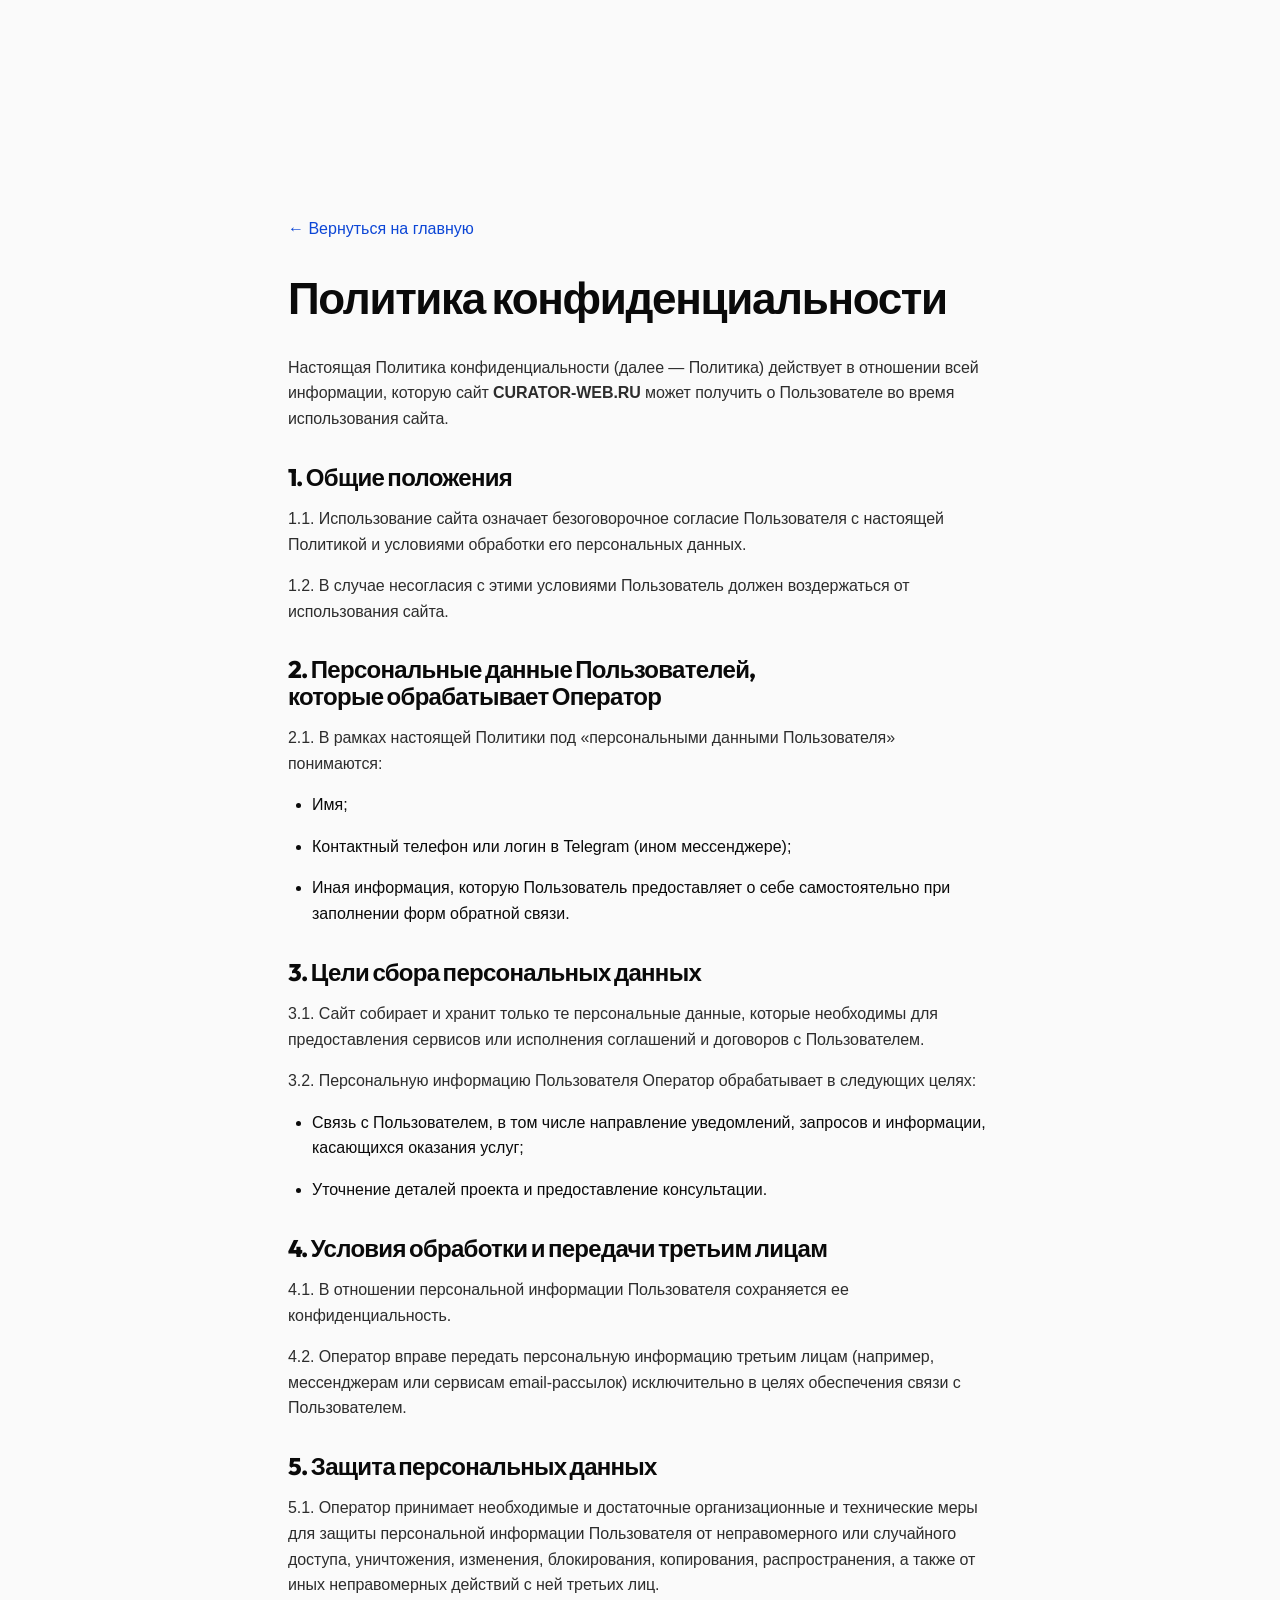
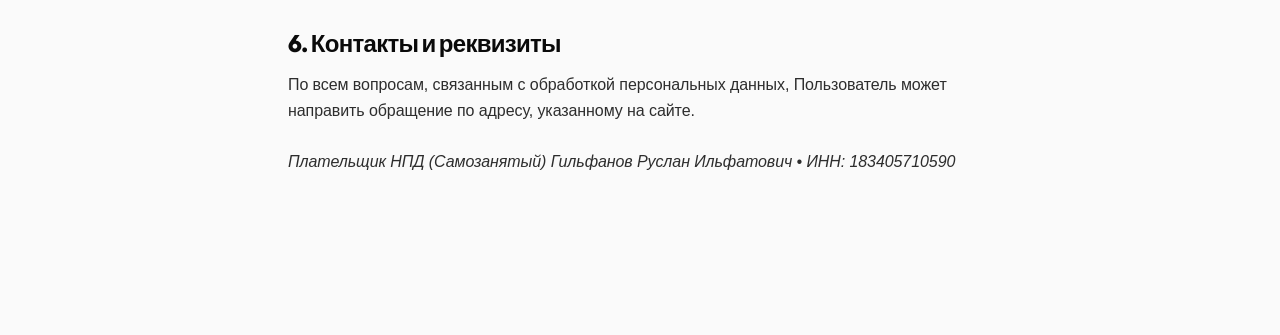
==== commit fa88c509: "chore: migrate domain to curator-web.ru" ====
--- a/privacy.html
+++ b/privacy.html
@@ -3,7 +3,7 @@
 <head>
   <meta charset="UTF-8">
   <meta name="viewport" content="width=device-width, initial-scale=1.0">
-  <title>Политика конфиденциальности | CURATOR.DEV</title>
+  <title>Политика конфиденциальности | CURATOR-WEB.RU</title>
   <meta name="robots" content="noindex, nofollow">
   <link rel="preconnect" href="https://fonts.googleapis.com">
   <link rel="preconnect" href="https://fonts.gstatic.com" crossorigin>
@@ -55,7 +55,7 @@
         <a href="/" class="back-link">← Вернуться на главную</a>
         <div class="legal-content">
           <h1>Политика конфиденциальности</h1>
-          <p>Настоящая Политика конфиденциальности (далее — Политика) действует в отношении всей информации, которую сайт <strong>CURATOR.DEV</strong> может получить о Пользователе во время использования сайта.</p>
+          <p>Настоящая Политика конфиденциальности (далее — Политика) действует в отношении всей информации, которую сайт <strong>CURATOR-WEB.RU</strong> может получить о Пользователе во время использования сайта.</p>
 
           <h2>1. Общие положения</h2>
           <p>1.1. Использование сайта означает безоговорочное согласие Пользователя с настоящей Политикой и условиями обработки его персональных данных.</p>
--- a/styles.css
+++ b/styles.css
@@ -1284,12 +1284,24 @@
 
 /* Tablet & Smaller Screens */
 @media (max-width: 900px) {
+  .hero-section {
+    display: block;
+    min-height: auto;
+    padding: 7rem 0 3rem;
+  }
+
   .hero-grid {
     grid-template-columns: 1fr;
   }
 
   .hero-visual {
-    height: 240px;
+    display: block;
+    height: auto;
+    margin-top: 2.5rem;
+  }
+
+  .expert-image-container {
+    margin: 0 auto;
   }
 
   .geo-composition {
